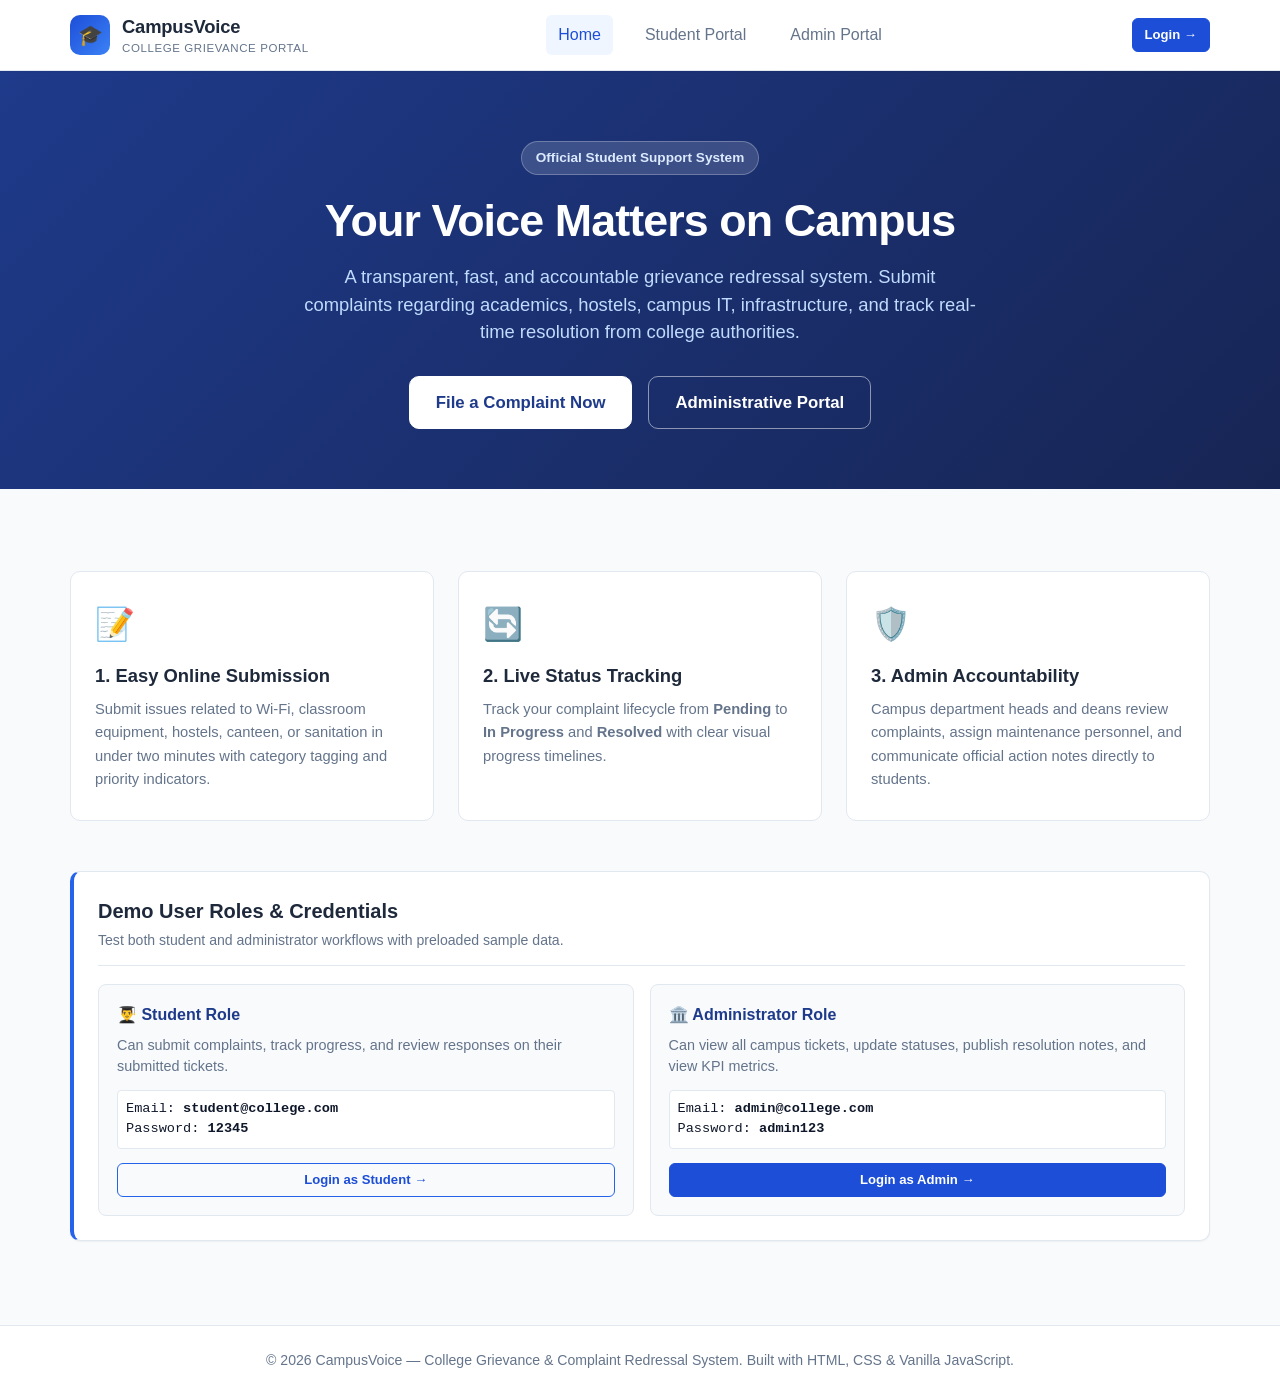
==== index.html @ 60308563 "Initial Project Setup" ====
<!DOCTYPE html>
<html lang="en">
<head>
  <meta charset="UTF-8">
  <meta name="viewport" content="width=device-width, initial-scale=1.0">
  <title>College Grievance Redressal & Complaint Portal</title>
  <link rel="stylesheet" href="css/style.css">
</head>
<body>

  <!-- Top Navigation -->
  <nav class="navbar">
    <div class="nav-container">
      <a href="index.html" class="brand">
        <div class="brand-logo">🎓</div>
        <div>
          <span class="brand-text">CampusVoice</span>
          <span class="brand-tagline">College Grievance Portal</span>
        </div>
      </a>

      <div class="nav-menu" id="nav-links">
        <a href="index.html" class="nav-link active">Home</a>
        <a href="dashboard.html" class="nav-link">Student Portal</a>
        <a href="admin.html" class="nav-link">Admin Portal</a>
      </div>

      <div class="nav-actions">
        <a href="login.html" class="btn btn-primary btn-sm">Login &rarr;</a>
        <button class="menu-toggle" id="menu-toggle" aria-label="Toggle navigation">☰</button>
      </div>
    </div>
  </nav>

  <!-- Hero Section -->
  <header class="hero">
    <div class="container">
      <span class="hero-tag">Official Student Support System</span>
      <h1 class="hero-title">Your Voice Matters on Campus</h1>
      <p class="hero-subtitle">
        A transparent, fast, and accountable grievance redressal system. Submit complaints regarding academics, hostels, campus IT, infrastructure, and track real-time resolution from college authorities.
      </p>
      <div class="hero-cta">
        <a href="login.html" class="btn btn-primary btn-lg" style="background-color: #ffffff; color: var(--primary-800); border-color: #ffffff;">
          File a Complaint Now
        </a>
        <a href="login.html" class="btn btn-outline btn-lg" style="color: #ffffff; border-color: rgba(255,255,255,0.5);">
          Administrative Portal
        </a>
      </div>
    </div>
  </header>

  <!-- Main Information & Features -->
  <main class="main-content">
    <div class="container">

      <!-- How it Works / Core Pillars -->
      <div class="features-grid">
        <div class="feature-box">
          <div class="feature-icon">📝</div>
          <h3 class="feature-title">1. Easy Online Submission</h3>
          <p class="feature-text">
            Submit issues related to Wi-Fi, classroom equipment, hostels, canteen, or sanitation in under two minutes with category tagging and priority indicators.
          </p>
        </div>

        <div class="feature-box">
          <div class="feature-icon">🔄</div>
          <h3 class="feature-title">2. Live Status Tracking</h3>
          <p class="feature-text">
            Track your complaint lifecycle from <strong>Pending</strong> to <strong>In Progress</strong> and <strong>Resolved</strong> with clear visual progress timelines.
          </p>
        </div>

        <div class="feature-box">
          <div class="feature-icon">🛡️</div>
          <h3 class="feature-title">3. Admin Accountability</h3>
          <p class="feature-text">
            Campus department heads and deans review complaints, assign maintenance personnel, and communicate official action notes directly to students.
          </p>
        </div>
      </div>

      <!-- Quick Role Access Cards -->
      <div class="card" style="border-left: 4px solid var(--primary-600); margin-top: 40px;">
        <div class="card-header">
          <div>
            <h2 class="card-title">Demo User Roles &amp; Credentials</h2>
            <p class="card-subtitle">Test both student and administrator workflows with preloaded sample data.</p>
          </div>
        </div>
        <div class="form-row" style="margin-top: 10px;">
          <div style="background: #f8fafc; padding: 18px; border-radius: 8px; border: 1px solid var(--border-color);">
            <h4 style="color: var(--primary-800); margin-bottom: 8px;">👨‍🎓 Student Role</h4>
            <p style="font-size: 0.9rem; color: var(--text-muted); margin-bottom: 12px;">
              Can submit complaints, track progress, and review responses on their submitted tickets.
            </p>
            <div style="font-size: 0.85rem; font-family: monospace; background: #ffffff; padding: 8px; border-radius: 4px; border: 1px solid var(--border-color); margin-bottom: 14px;">
              Email: <strong>student@college.com</strong><br>
              Password: <strong>12345</strong>
            </div>
            <a href="login.html" class="btn btn-sm btn-outline btn-block">Login as Student &rarr;</a>
          </div>

          <div style="background: #f8fafc; padding: 18px; border-radius: 8px; border: 1px solid var(--border-color);">
            <h4 style="color: var(--primary-800); margin-bottom: 8px;">🏛️ Administrator Role</h4>
            <p style="font-size: 0.9rem; color: var(--text-muted); margin-bottom: 12px;">
              Can view all campus tickets, update statuses, publish resolution notes, and view KPI metrics.
            </p>
            <div style="font-size: 0.85rem; font-family: monospace; background: #ffffff; padding: 8px; border-radius: 4px; border: 1px solid var(--border-color); margin-bottom: 14px;">
              Email: <strong>admin@college.com</strong><br>
              Password: <strong>admin123</strong>
            </div>
            <a href="login.html" class="btn btn-sm btn-primary btn-block">Login as Admin &rarr;</a>
          </div>
        </div>
      </div>

    </div>
  </main>

  <!-- Footer -->
  <footer class="footer">
    <div class="container">
      <p>&copy; 2026 CampusVoice — College Grievance & Complaint Redressal System. Built with HTML, CSS &amp; Vanilla JavaScript.</p>
    </div>
  </footer>

  <script src="js/data.js"></script>
  <script src="js/main.js"></script>
</body>
</html>
---- css/style.css ----
/* ==========================================================================
   COLLEGE COMPLAINT MANAGEMENT SYSTEM - UNIFIED STYLESHEET
   A clean, professional blue-and-white college aesthetic.
   Fully responsive across Desktop, Tablet, and Mobile.
   ========================================================================== */

:root {
  /* Primary College Palette */
  --primary-900: #1e293b;
  --primary-800: #1e3a8a;
  --primary-700: #1d4ed8;
  --primary-600: #2563eb;
  --primary-500: #3b82f6;
  --primary-100: #dbeafe;
  --primary-50: #eff6ff;

  /* Neutral Backgrounds & Grays */
  --bg-main: #f8fafc;
  --bg-card: #ffffff;
  --border-color: #e2e8f0;
  --border-focus: #3b82f6;
  --text-main: #0f172a;
  --text-muted: #64748b;
  --text-light: #94a3b8;

  /* Status Colors */
  --status-pending-bg: #fef3c7;
  --status-pending-text: #b45309;
  --status-pending-border: #fde68a;

  --status-progress-bg: #dbeafe;
  --status-progress-text: #1d4ed8;
  --status-progress-border: #bfdbfe;

  --status-resolved-bg: #d1fae5;
  --status-resolved-text: #047857;
  --status-resolved-border: #a7f3d0;

  --status-rejected-bg: #fee2e2;
  --status-rejected-text: #b91c1c;
  --status-rejected-border: #fecaca;

  /* Priority Colors */
  --priority-urgent: #ef4444;
  --priority-high: #f97316;
  --priority-medium: #eab308;
  --priority-low: #64748b;

  /* Typography & Layout */
  --font-family: -apple-system, BlinkMacSystemFont, 'Segoe UI', Roboto, Helvetica, Arial, sans-serif;
  --radius-sm: 6px;
  --radius-md: 10px;
  --radius-lg: 14px;
  --shadow-sm: 0 1px 2px 0 rgba(0, 0, 0, 0.05);
  --shadow-md: 0 4px 6px -1px rgba(0, 0, 0, 0.07), 0 2px 4px -2px rgba(0, 0, 0, 0.05);
  --shadow-lg: 0 10px 15px -3px rgba(0, 0, 0, 0.08), 0 4px 6px -4px rgba(0, 0, 0, 0.03);
  --transition: all 0.2s ease-in-out;
}

/* ---------------- Global Reset & Base ---------------- */
* {
  box-sizing: border-box;
  margin: 0;
  padding: 0;
}

html, body {
  min-height: 100vh;
  font-family: var(--font-family);
  background-color: var(--bg-main);
  color: var(--text-main);
  line-height: 1.5;
  -webkit-font-smoothing: antialiased;
}

a {
  color: var(--primary-600);
  text-decoration: none;
  transition: var(--transition);
}

a:hover {
  color: var(--primary-800);
  text-decoration: underline;
}

/* ---------------- Layout & Containers ---------------- */
.container {
  width: 100%;
  max-width: 1180px;
  margin: 0 auto;
  padding: 0 20px;
}

.main-content {
  padding: 32px 0 60px 0;
  min-height: calc(100vh - 140px);
}

/* ---------------- Navigation Bar ---------------- */
.navbar {
  background-color: #ffffff;
  border-bottom: 1px solid var(--border-color);
  position: sticky;
  top: 0;
  z-index: 1000;
  box-shadow: var(--shadow-sm);
}

.nav-container {
  display: flex;
  align-items: center;
  justify-content: space-between;
  height: 70px;
  max-width: 1180px;
  margin: 0 auto;
  padding: 0 20px;
}

.brand {
  display: flex;
  align-items: center;
  gap: 12px;
  text-decoration: none;
  color: var(--primary-800);
}

.brand-logo {
  width: 40px;
  height: 40px;
  background: linear-gradient(135deg, var(--primary-700), var(--primary-500));
  color: #ffffff;
  border-radius: var(--radius-md);
  display: flex;
  align-items: center;
  justify-content: center;
  font-size: 20px;
  font-weight: bold;
}

.brand-text {
  font-size: 1.15rem;
  font-weight: 700;
  letter-spacing: -0.01em;
  color: var(--primary-900);
}

.brand-tagline {
  display: block;
  font-size: 0.72rem;
  color: var(--text-muted);
  font-weight: normal;
  text-transform: uppercase;
  letter-spacing: 0.05em;
}

.nav-menu {
  display: flex;
  align-items: center;
  gap: 20px;
}

.nav-link {
  text-decoration: none;
  font-weight: 500;
  color: var(--text-muted);
  padding: 8px 12px;
  border-radius: var(--radius-sm);
  transition: var(--transition);
}

.nav-link:hover, .nav-link.active {
  color: var(--primary-700);
  background-color: var(--primary-50);
  text-decoration: none;
}

.nav-actions {
  display: flex;
  align-items: center;
  gap: 12px;
}

.nav-user-info {
  display: flex;
  align-items: center;
  gap: 8px;
  font-size: 0.88rem;
  color: var(--text-muted);
}

.menu-toggle {
  display: none;
  background: none;
  border: 1px solid var(--border-color);
  border-radius: var(--radius-sm);
  padding: 8px 12px;
  cursor: pointer;
  font-size: 18px;
  color: var(--text-main);
}

/* ---------------- Buttons ---------------- */
.btn {
  display: inline-flex;
  align-items: center;
  justify-content: center;
  gap: 8px;
  font-size: 0.92rem;
  font-weight: 600;
  padding: 10px 18px;
  border-radius: var(--radius-sm);
  border: 1px solid transparent;
  cursor: pointer;
  transition: var(--transition);
  text-decoration: none;
  white-space: nowrap;
}

.btn:hover {
  text-decoration: none;
}

.btn-primary {
  background-color: var(--primary-700);
  color: #ffffff;
  border-color: var(--primary-700);
}

.btn-primary:hover {
  background-color: var(--primary-800);
  border-color: var(--primary-800);
  color: #ffffff;
}

.btn-secondary {
  background-color: #f1f5f9;
  color: var(--text-main);
  border-color: var(--border-color);
}

.btn-secondary:hover {
  background-color: #e2e8f0;
  color: var(--text-main);
}

.btn-outline {
  background-color: transparent;
  color: var(--primary-700);
  border-color: var(--primary-600);
}

.btn-outline:hover {
  background-color: var(--primary-50);
  color: var(--primary-800);
}

.btn-danger {
  background-color: #dc2626;
  color: #ffffff;
  border-color: #dc2626;
}

.btn-danger:hover {
  background-color: #b91c1c;
}

.btn-sm {
  padding: 6px 12px;
  font-size: 0.82rem;
  border-radius: var(--radius-sm);
}

.btn-lg {
  padding: 13px 26px;
  font-size: 1.05rem;
  border-radius: var(--radius-md);
}

.btn-block {
  width: 100%;
}

/* ---------------- Cards & Panels ---------------- */
.card {
  background-color: var(--bg-card);
  border-radius: var(--radius-md);
  border: 1px solid var(--border-color);
  box-shadow: var(--shadow-sm);
  padding: 24px;
  margin-bottom: 24px;
  transition: var(--transition);
}

.card:hover {
  box-shadow: var(--shadow-md);
}

.card-header {
  display: flex;
  align-items: center;
  justify-content: space-between;
  margin-bottom: 18px;
  border-bottom: 1px solid var(--border-color);
  padding-bottom: 14px;
}

.card-title {
  font-size: 1.25rem;
  font-weight: 700;
  color: var(--primary-900);
}

.card-subtitle {
  font-size: 0.88rem;
  color: var(--text-muted);
  margin-top: 4px;
}

/* ---------------- Stat Cards Grid ---------------- */
.stats-grid {
  display: grid;
  grid-template-columns: repeat(auto-fit, minmax(220px, 1fr));
  gap: 20px;
  margin-bottom: 30px;
}

.stat-card {
  background-color: var(--bg-card);
  border: 1px solid var(--border-color);
  border-radius: var(--radius-md);
  padding: 20px;
  display: flex;
  align-items: center;
  justify-content: space-between;
  box-shadow: var(--shadow-sm);
  transition: var(--transition);
}

.stat-card:hover {
  transform: translateY(-2px);
  box-shadow: var(--shadow-md);
}

.stat-info {
  display: flex;
  flex-direction: column;
}

.stat-label {
  font-size: 0.85rem;
  font-weight: 600;
  text-transform: uppercase;
  letter-spacing: 0.05em;
  color: var(--text-muted);
  margin-bottom: 6px;
}

.stat-value {
  font-size: 1.85rem;
  font-weight: 800;
  color: var(--primary-900);
  line-height: 1.1;
}

.stat-icon {
  width: 48px;
  height: 48px;
  border-radius: 12px;
  display: flex;
  align-items: center;
  justify-content: center;
  font-size: 22px;
}

.stat-icon.blue {
  background-color: var(--primary-100);
  color: var(--primary-700);
}

.stat-icon.orange {
  background-color: var(--status-pending-bg);
  color: var(--status-pending-text);
}

.stat-icon.green {
  background-color: var(--status-resolved-bg);
  color: var(--status-resolved-text);
}

.stat-icon.red {
  background-color: var(--status-rejected-bg);
  color: var(--status-rejected-text);
}

/* ---------------- Badges ---------------- */
.badge {
  display: inline-flex;
  align-items: center;
  gap: 5px;
  padding: 4px 10px;
  font-size: 0.78rem;
  font-weight: 700;
  border-radius: 9999px;
  text-transform: capitalize;
  border: 1px solid transparent;
}

.badge-pending {
  background-color: var(--status-pending-bg);
  color: var(--status-pending-text);
  border-color: var(--status-pending-border);
}

.badge-in-progress {
  background-color: var(--status-progress-bg);
  color: var(--status-progress-text);
  border-color: var(--status-progress-border);
}

.badge-resolved {
  background-color: var(--status-resolved-bg);
  color: var(--status-resolved-text);
  border-color: var(--status-resolved-border);
}

.badge-rejected {
  background-color: var(--status-rejected-bg);
  color: var(--status-rejected-text);
  border-color: var(--status-rejected-border);
}

.badge-student {
  background-color: #f1f5f9;
  color: #334155;
  border-color: #cbd5e1;
}

.badge-admin {
  background-color: #e0e7ff;
  color: #4338ca;
  border-color: #c7d2fe;
}

/* Priority Indicator */
.priority-badge {
  display: inline-block;
  padding: 3px 8px;
  font-size: 0.75rem;
  font-weight: 600;
  border-radius: var(--radius-sm);
}

.priority-urgent {
  background-color: #fee2e2;
  color: #991b1b;
  border-left: 3px solid #dc2626;
}

.priority-high {
  background-color: #ffedd5;
  color: #9a3412;
  border-left: 3px solid #ea580c;
}

.priority-medium {
  background-color: #fef9c3;
  color: #854d0e;
  border-left: 3px solid #ca8a04;
}

.priority-low {
  background-color: #f1f5f9;
  color: #475569;
  border-left: 3px solid #94a3b8;
}

/* ---------------- Form Controls ---------------- */
.form-group {
  margin-bottom: 20px;
}

.form-label {
  display: block;
  font-size: 0.9rem;
  font-weight: 600;
  color: var(--text-main);
  margin-bottom: 6px;
}

.form-label .required {
  color: #dc2626;
}

.form-control {
  width: 100%;
  padding: 10px 14px;
  font-size: 0.95rem;
  border: 1px solid var(--border-color);
  border-radius: var(--radius-sm);
  background-color: #ffffff;
  color: var(--text-main);
  transition: var(--transition);
  font-family: inherit;
}

.form-control:focus {
  outline: none;
  border-color: var(--border-focus);
  box-shadow: 0 0 0 3px rgba(59, 130, 246, 0.18);
}

.form-control.input-error {
  border-color: #dc2626;
  background-color: #fffaf0;
}

.form-error {
  display: block;
  font-size: 0.8rem;
  color: #dc2626;
  margin-top: 5px;
  font-weight: 500;
}

.form-hint {
  font-size: 0.8rem;
  color: var(--text-muted);
  margin-top: 5px;
}

.form-row {
  display: grid;
  grid-template-columns: repeat(auto-fit, minmax(240px, 1fr));
  gap: 16px;
}

/* ---------------- Tables ---------------- */
.table-responsive {
  width: 100%;
  overflow-x: auto;
  border-radius: var(--radius-md);
  border: 1px solid var(--border-color);
  background: #ffffff;
}

.table {
  width: 100%;
  border-collapse: collapse;
  text-align: left;
  font-size: 0.92rem;
}

.table th {
  background-color: #f8fafc;
  padding: 12px 16px;
  font-weight: 600;
  color: var(--text-muted);
  text-transform: uppercase;
  font-size: 0.76rem;
  letter-spacing: 0.05em;
  border-bottom: 1px solid var(--border-color);
  white-space: nowrap;
}

.table td {
  padding: 14px 16px;
  border-bottom: 1px solid var(--border-color);
  color: var(--text-main);
  vertical-align: middle;
}

.table tr:last-child td {
  border-bottom: none;
}

.table tbody tr:hover {
  background-color: #fcfdfe;
}

.table-code {
  font-family: monospace;
  font-weight: bold;
  color: var(--primary-700);
}

/* ---------------- Filter & Search Bar ---------------- */
.filter-bar {
  display: flex;
  flex-wrap: wrap;
  gap: 12px;
  margin-bottom: 24px;
  align-items: center;
  background-color: #ffffff;
  padding: 16px;
  border-radius: var(--radius-md);
  border: 1px solid var(--border-color);
}

.search-input-group {
  flex: 1;
  min-width: 220px;
}

.filter-select {
  min-width: 150px;
  padding: 10px 12px;
  border: 1px solid var(--border-color);
  border-radius: var(--radius-sm);
  background-color: #ffffff;
  font-size: 0.9rem;
}

/* ---------------- Toast Notifications ---------------- */
.toast-container {
  position: fixed;
  bottom: 24px;
  right: 24px;
  z-index: 9999;
  display: flex;
  flex-direction: column;
  gap: 10px;
}

.toast {
  background-color: #1e293b;
  color: #ffffff;
  padding: 12px 20px;
  border-radius: var(--radius-sm);
  box-shadow: var(--shadow-lg);
  font-size: 0.9rem;
  transition: opacity 0.3s ease, transform 0.3s ease;
}

.toast-success {
  background-color: #065f46;
}

.toast-error {
  background-color: #991b1b;
}

.toast-info {
  background-color: #1e3a8a;
}

.toast-fade {
  opacity: 0;
  transform: translateY(10px);
}

/* ---------------- Empty State ---------------- */
.empty-state {
  text-align: center;
  padding: 48px 20px;
  color: var(--text-muted);
}

.empty-state-icon {
  font-size: 48px;
  margin-bottom: 12px;
}

.empty-state-title {
  font-size: 1.15rem;
  font-weight: 700;
  color: var(--text-main);
  margin-bottom: 6px;
}

/* ---------------- Modal ---------------- */
.modal-backdrop {
  display: none;
  position: fixed;
  top: 0;
  left: 0;
  width: 100%;
  height: 100%;
  background-color: rgba(15, 23, 42, 0.6);
  backdrop-filter: blur(2px);
  z-index: 2000;
  align-items: center;
  justify-content: center;
  padding: 20px;
}

.modal-backdrop.active {
  display: flex;
}

.modal {
  background-color: #ffffff;
  border-radius: var(--radius-lg);
  max-width: 540px;
  width: 100%;
  box-shadow: var(--shadow-lg);
  overflow: hidden;
  animation: modalPop 0.2s ease-out;
}

@keyframes modalPop {
  from {
    transform: scale(0.95);
    opacity: 0;
  }
  to {
    transform: scale(1);
    opacity: 1;
  }
}

.modal-header {
  padding: 18px 24px;
  border-bottom: 1px solid var(--border-color);
  display: flex;
  align-items: center;
  justify-content: space-between;
}

.modal-title {
  font-size: 1.2rem;
  font-weight: 700;
  color: var(--primary-900);
}

.modal-close {
  background: none;
  border: none;
  font-size: 20px;
  color: var(--text-muted);
  cursor: pointer;
  padding: 4px;
}

.modal-body {
  padding: 24px;
}

.modal-footer {
  padding: 16px 24px;
  background-color: #f8fafc;
  border-top: 1px solid var(--border-color);
  display: flex;
  justify-content: flex-end;
  gap: 12px;
}

/* ---------------- Hero Section (Index) ---------------- */
.hero {
  background: linear-gradient(135deg, #1e3a8a 0%, #172554 100%);
  color: #ffffff;
  padding: 70px 0 60px 0;
  text-align: center;
}

.hero-tag {
  display: inline-block;
  background: rgba(255, 255, 255, 0.15);
  border: 1px solid rgba(255, 255, 255, 0.25);
  color: #dbeafe;
  font-size: 0.85rem;
  font-weight: 600;
  padding: 6px 14px;
  border-radius: 999px;
  margin-bottom: 20px;
}

.hero-title {
  font-size: 2.8rem;
  font-weight: 800;
  line-height: 1.15;
  margin-bottom: 16px;
  letter-spacing: -0.02em;
}

.hero-subtitle {
  font-size: 1.15rem;
  color: #bfdbfe;
  max-width: 680px;
  margin: 0 auto 30px auto;
  font-weight: 400;
}

.hero-cta {
  display: flex;
  justify-content: center;
  gap: 16px;
  flex-wrap: wrap;
}

/* Features Grid */
.features-grid {
  display: grid;
  grid-template-columns: repeat(auto-fit, minmax(260px, 1fr));
  gap: 24px;
  margin: 50px 0;
}

.feature-box {
  background: #ffffff;
  border: 1px solid var(--border-color);
  border-radius: var(--radius-md);
  padding: 28px 24px;
  text-align: left;
  transition: var(--transition);
}

.feature-box:hover {
  transform: translateY(-4px);
  box-shadow: var(--shadow-md);
  border-color: var(--primary-500);
}

.feature-icon {
  font-size: 32px;
  margin-bottom: 14px;
}

.feature-title {
  font-size: 1.15rem;
  font-weight: 700;
  margin-bottom: 8px;
  color: var(--primary-900);
}

.feature-text {
  font-size: 0.92rem;
  color: var(--text-muted);
  line-height: 1.6;
}

/* ---------------- Timeline (Complaint Details) ---------------- */
.timeline {
  position: relative;
  padding-left: 28px;
  margin-top: 20px;
}

.timeline::before {
  content: '';
  position: absolute;
  left: 8px;
  top: 6px;
  bottom: 6px;
  width: 2px;
  background-color: var(--border-color);
}

.timeline-step {
  position: relative;
  margin-bottom: 24px;
}

.timeline-step:last-child {
  margin-bottom: 0;
}

.timeline-dot {
  position: absolute;
  left: -28px;
  top: 3px;
  width: 18px;
  height: 18px;
  border-radius: 50%;
  background-color: #ffffff;
  border: 3px solid var(--border-color);
}

.timeline-step.completed .timeline-dot {
  background-color: var(--primary-600);
  border-color: var(--primary-100);
}

.timeline-step.active .timeline-dot {
  background-color: #f59e0b;
  border-color: #fde68a;
  box-shadow: 0 0 0 3px rgba(245, 158, 11, 0.2);
}

.timeline-step.resolved .timeline-dot {
  background-color: #10b981;
  border-color: #a7f3d0;
  box-shadow: 0 0 0 3px rgba(16, 185, 129, 0.2);
}

.timeline-step.rejected .timeline-dot {
  background-color: #ef4444;
  border-color: #fecaca;
}

.timeline-title {
  font-weight: 700;
  font-size: 0.95rem;
  color: var(--text-main);
}

.timeline-date {
  font-size: 0.8rem;
  color: var(--text-muted);
}

.timeline-desc {
  margin-top: 4px;
  font-size: 0.88rem;
  color: var(--text-muted);
}

/* ---------------- Footer ---------------- */
.footer {
  background-color: #ffffff;
  border-top: 1px solid var(--border-color);
  padding: 24px 0;
  text-align: center;
  color: var(--text-muted);
  font-size: 0.88rem;
  margin-top: auto;
}

/* ---------------- Responsive Styles ---------------- */
@media (max-width: 768px) {
  .hero-title {
    font-size: 2.1rem;
  }

  .nav-menu {
    display: none;
    position: absolute;
    top: 70px;
    left: 0;
    width: 100%;
    background-color: #ffffff;
    flex-direction: column;
    padding: 16px 20px;
    border-bottom: 1px solid var(--border-color);
    box-shadow: var(--shadow-md);
  }

  .nav-menu.nav-open {
    display: flex;
  }

  .menu-toggle {
    display: block;
  }

  .filter-bar {
    flex-direction: column;
    align-items: stretch;
  }

  .search-input-group {
    min-width: 100%;
  }

  .filter-select {
    width: 100%;
  }

  .card-header {
    flex-direction: column;
    align-items: flex-start;
    gap: 10px;
  }
}
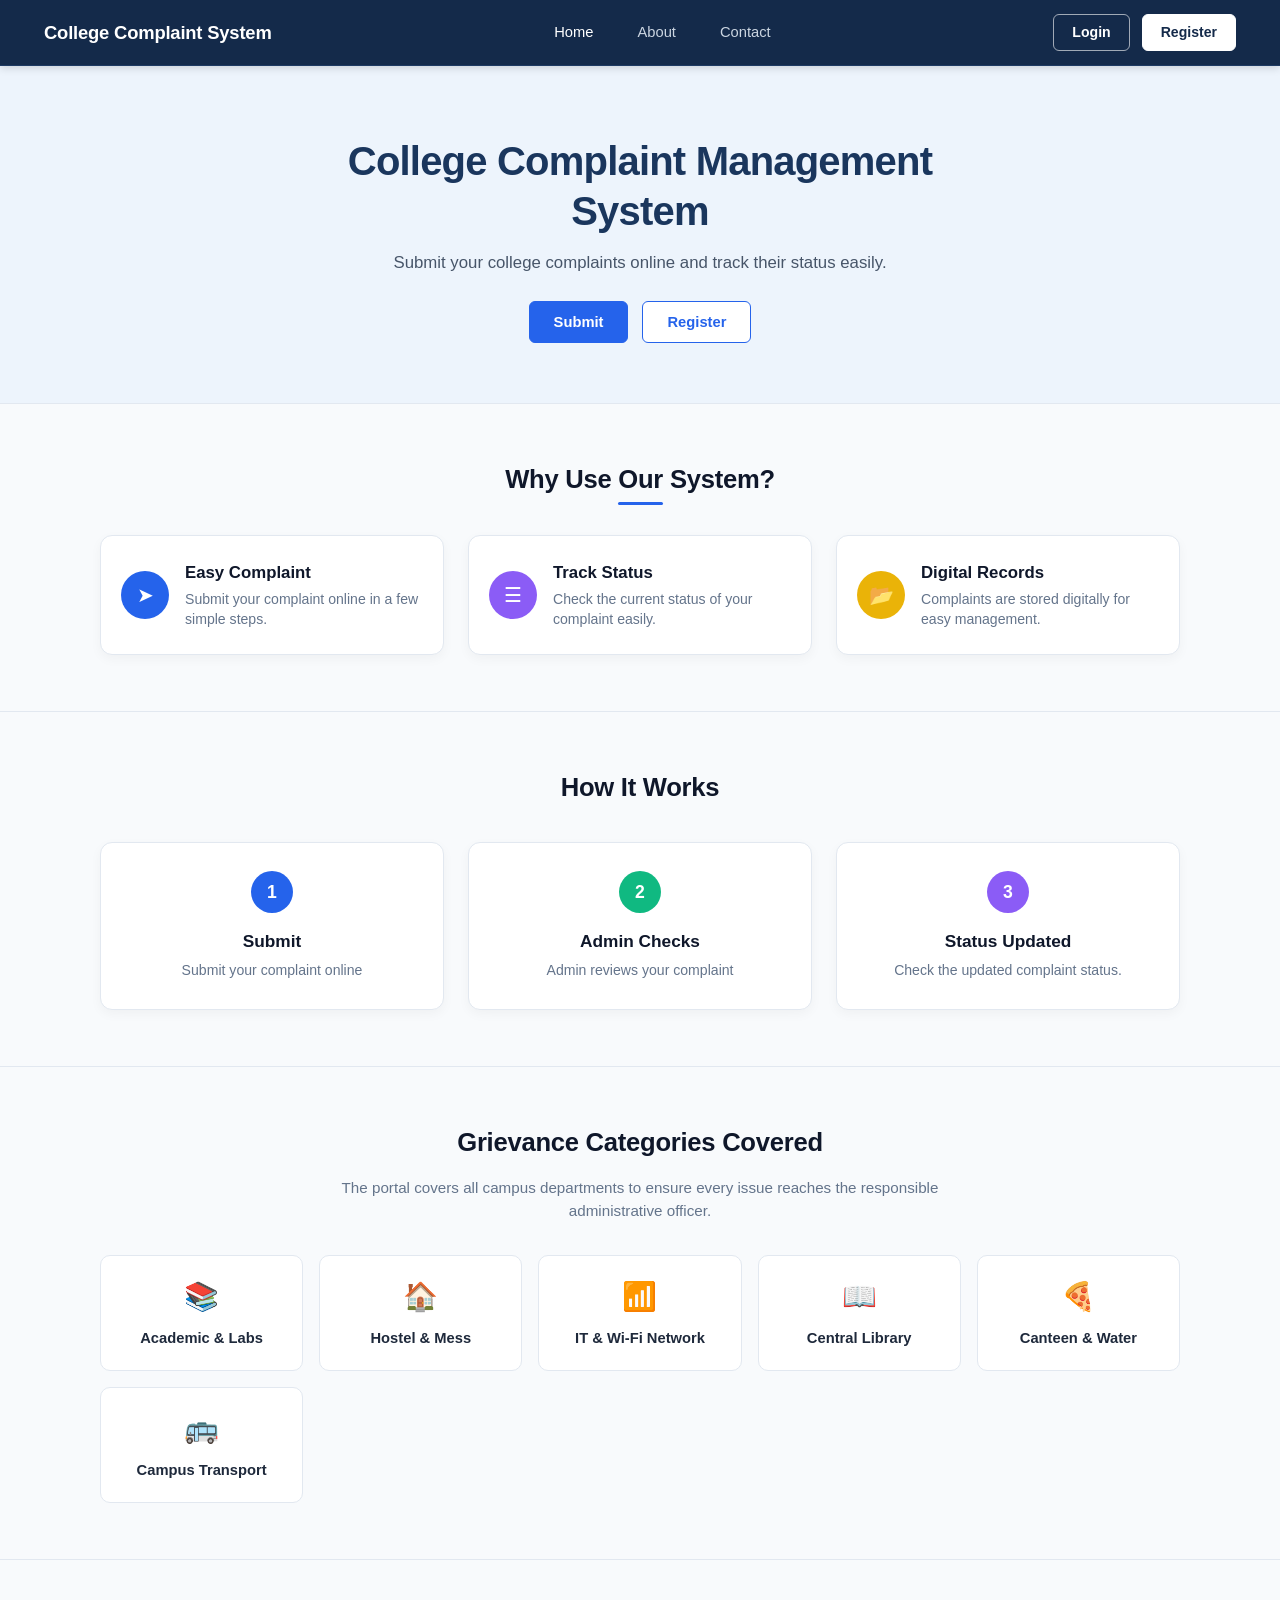
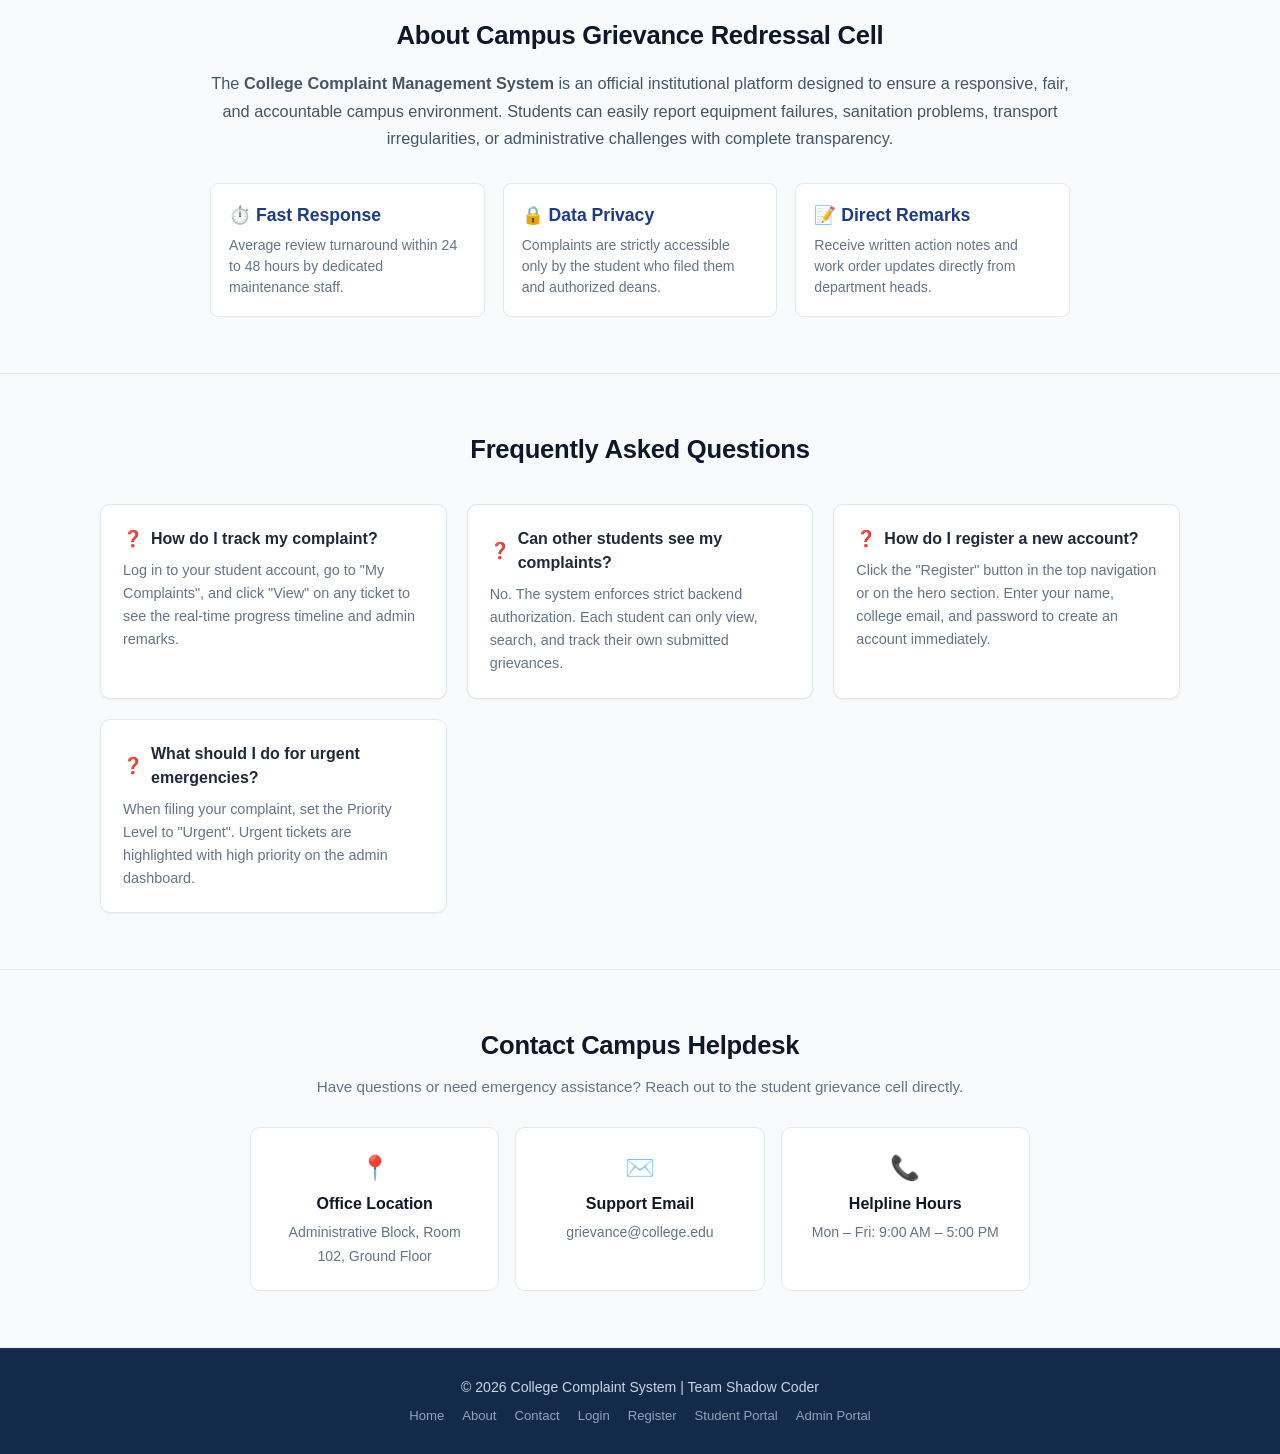
==== commit e3f6c25d: "feat: upgrade to full-stack Flask and MySQL backend with responsive UI" ====
--- a/index.html
+++ b/index.html
@@ -3,127 +3,275 @@
 <head>
   <meta charset="UTF-8">
   <meta name="viewport" content="width=device-width, initial-scale=1.0">
-  <title>College Grievance Redressal & Complaint Portal</title>
+  <title>College Complaint System</title>
   <link rel="stylesheet" href="css/style.css">
 </head>
 <body>
 
-  <!-- Top Navigation -->
-  <nav class="navbar">
+  <!-- Top Dark Blue Navigation Bar (Matching Screenshot) -->
+  <nav class="landing-navbar">
     <div class="nav-container">
-      <a href="index.html" class="brand">
-        <div class="brand-logo">🎓</div>
-        <div>
-          <span class="brand-text">CampusVoice</span>
-          <span class="brand-tagline">College Grievance Portal</span>
-        </div>
+      <a href="index.html" class="landing-brand">
+        College Complaint System
       </a>
 
-      <div class="nav-menu" id="nav-links">
-        <a href="index.html" class="nav-link active">Home</a>
-        <a href="dashboard.html" class="nav-link">Student Portal</a>
-        <a href="admin.html" class="nav-link">Admin Portal</a>
-      </div>
-
-      <div class="nav-actions">
-        <a href="login.html" class="btn btn-primary btn-sm">Login &rarr;</a>
-        <button class="menu-toggle" id="menu-toggle" aria-label="Toggle navigation">☰</button>
+      <div class="landing-nav-menu">
+        <a href="index.html" class="landing-nav-link active">Home</a>
+        <a href="#about" class="landing-nav-link">About</a>
+        <a href="#contact" class="landing-nav-link">Contact</a>
+      </div>
+
+      <div class="landing-nav-actions">
+        <a href="login.html" class="btn-nav-login">Login</a>
+        <a href="login.html?tab=register" class="btn-nav-register">Register</a>
       </div>
     </div>
   </nav>
 
-  <!-- Hero Section -->
-  <header class="hero">
-    <div class="container">
-      <span class="hero-tag">Official Student Support System</span>
-      <h1 class="hero-title">Your Voice Matters on Campus</h1>
-      <p class="hero-subtitle">
-        A transparent, fast, and accountable grievance redressal system. Submit complaints regarding academics, hostels, campus IT, infrastructure, and track real-time resolution from college authorities.
+  <!-- Hero Section (Matching Screenshot) -->
+  <header class="landing-hero">
+    <div class="container">
+      <h1 class="landing-hero-title">
+        College Complaint Management<br>System
+      </h1>
+      <p class="landing-hero-subtitle">
+        Submit your college complaints online and track their status easily.
       </p>
-      <div class="hero-cta">
-        <a href="login.html" class="btn btn-primary btn-lg" style="background-color: #ffffff; color: var(--primary-800); border-color: #ffffff;">
-          File a Complaint Now
+      <div class="landing-hero-actions">
+        <a href="submit.html" class="btn-landing-submit">
+          Submit
         </a>
-        <a href="login.html" class="btn btn-outline btn-lg" style="color: #ffffff; border-color: rgba(255,255,255,0.5);">
-          Administrative Portal
+        <a href="login.html?tab=register" class="btn-landing-register">
+          Register
         </a>
       </div>
     </div>
   </header>
 
-  <!-- Main Information & Features -->
-  <main class="main-content">
-    <div class="container">
-
-      <!-- How it Works / Core Pillars -->
-      <div class="features-grid">
-        <div class="feature-box">
-          <div class="feature-icon">📝</div>
-          <h3 class="feature-title">1. Easy Online Submission</h3>
-          <p class="feature-text">
-            Submit issues related to Wi-Fi, classroom equipment, hostels, canteen, or sanitation in under two minutes with category tagging and priority indicators.
-          </p>
-        </div>
-
-        <div class="feature-box">
-          <div class="feature-icon">🔄</div>
-          <h3 class="feature-title">2. Live Status Tracking</h3>
-          <p class="feature-text">
-            Track your complaint lifecycle from <strong>Pending</strong> to <strong>In Progress</strong> and <strong>Resolved</strong> with clear visual progress timelines.
-          </p>
-        </div>
-
-        <div class="feature-box">
-          <div class="feature-icon">🛡️</div>
-          <h3 class="feature-title">3. Admin Accountability</h3>
-          <p class="feature-text">
-            Campus department heads and deans review complaints, assign maintenance personnel, and communicate official action notes directly to students.
-          </p>
-        </div>
-      </div>
-
-      <!-- Quick Role Access Cards -->
-      <div class="card" style="border-left: 4px solid var(--primary-600); margin-top: 40px;">
-        <div class="card-header">
-          <div>
-            <h2 class="card-title">Demo User Roles &amp; Credentials</h2>
-            <p class="card-subtitle">Test both student and administrator workflows with preloaded sample data.</p>
-          </div>
-        </div>
-        <div class="form-row" style="margin-top: 10px;">
-          <div style="background: #f8fafc; padding: 18px; border-radius: 8px; border: 1px solid var(--border-color);">
-            <h4 style="color: var(--primary-800); margin-bottom: 8px;">👨‍🎓 Student Role</h4>
-            <p style="font-size: 0.9rem; color: var(--text-muted); margin-bottom: 12px;">
-              Can submit complaints, track progress, and review responses on their submitted tickets.
-            </p>
-            <div style="font-size: 0.85rem; font-family: monospace; background: #ffffff; padding: 8px; border-radius: 4px; border: 1px solid var(--border-color); margin-bottom: 14px;">
-              Email: <strong>student@college.com</strong><br>
-              Password: <strong>12345</strong>
-            </div>
-            <a href="login.html" class="btn btn-sm btn-outline btn-block">Login as Student &rarr;</a>
-          </div>
-
-          <div style="background: #f8fafc; padding: 18px; border-radius: 8px; border: 1px solid var(--border-color);">
-            <h4 style="color: var(--primary-800); margin-bottom: 8px;">🏛️ Administrator Role</h4>
-            <p style="font-size: 0.9rem; color: var(--text-muted); margin-bottom: 12px;">
-              Can view all campus tickets, update statuses, publish resolution notes, and view KPI metrics.
-            </p>
-            <div style="font-size: 0.85rem; font-family: monospace; background: #ffffff; padding: 8px; border-radius: 4px; border: 1px solid var(--border-color); margin-bottom: 14px;">
-              Email: <strong>admin@college.com</strong><br>
-              Password: <strong>admin123</strong>
-            </div>
-            <a href="login.html" class="btn btn-sm btn-primary btn-block">Login as Admin &rarr;</a>
-          </div>
-        </div>
-      </div>
-
-    </div>
-  </main>
-
-  <!-- Footer -->
-  <footer class="footer">
-    <div class="container">
-      <p>&copy; 2026 CampusVoice — College Grievance & Complaint Redressal System. Built with HTML, CSS &amp; Vanilla JavaScript.</p>
+  <!-- Section: Why Use Our System? (Matching Screenshot) -->
+  <section class="landing-section">
+    <div class="container">
+      <h2 class="landing-section-title">
+        Why Use <span class="accent-underline">Our</span> System?
+      </h2>
+
+      <div class="why-grid">
+        <!-- Card 1: Easy Complaint -->
+        <div class="why-card">
+          <div class="why-icon blue">
+            <span>&#10148;</span>
+          </div>
+          <div class="why-content">
+            <h4>Easy Complaint</h4>
+            <p>Submit your complaint online in a few simple steps.</p>
+          </div>
+        </div>
+
+        <!-- Card 2: Track Status -->
+        <div class="why-card">
+          <div class="why-icon purple">
+            <span>&#9776;</span>
+          </div>
+          <div class="why-content">
+            <h4>Track Status</h4>
+            <p>Check the current status of your complaint easily.</p>
+          </div>
+        </div>
+
+        <!-- Card 3: Digital Records -->
+        <div class="why-card">
+          <div class="why-icon gold">
+            <span>&#128194;</span>
+          </div>
+          <div class="why-content">
+            <h4>Digital Records</h4>
+            <p>Complaints are stored digitally for easy management.</p>
+          </div>
+        </div>
+      </div>
+    </div>
+  </section>
+
+  <!-- Section: How It Works (Matching Screenshot) -->
+  <section class="landing-section landing-section-alt">
+    <div class="container">
+      <h2 class="landing-section-title">
+        How It Works
+      </h2>
+
+      <div class="steps-grid">
+        <!-- Step 1 -->
+        <div class="step-card">
+          <div class="step-badge blue">1</div>
+          <h4>Submit</h4>
+          <p>Submit your complaint online</p>
+        </div>
+
+        <!-- Step 2 -->
+        <div class="step-card">
+          <div class="step-badge green">2</div>
+          <h4>Admin Checks</h4>
+          <p>Admin reviews your complaint</p>
+        </div>
+
+        <!-- Step 3 -->
+        <div class="step-card">
+          <div class="step-badge purple">3</div>
+          <h4>Status Updated</h4>
+          <p>Check the updated complaint status.</p>
+        </div>
+      </div>
+    </div>
+  </section>
+
+  <!-- Extended Section: Covered Categories -->
+  <section class="landing-section">
+    <div class="container">
+      <h2 class="landing-section-title">
+        Grievance Categories Covered
+      </h2>
+      <p style="text-align: center; color: var(--text-muted); max-width: 620px; margin: -20px auto 32px auto; font-size: 0.95rem;">
+        The portal covers all campus departments to ensure every issue reaches the responsible administrative officer.
+      </p>
+
+      <div class="categories-grid">
+        <div class="category-tile">
+          <span class="category-icon">&#128218;</span>
+          <span class="category-name">Academic &amp; Labs</span>
+        </div>
+        <div class="category-tile">
+          <span class="category-icon">&#127968;</span>
+          <span class="category-name">Hostel &amp; Mess</span>
+        </div>
+        <div class="category-tile">
+          <span class="category-icon">&#128246;</span>
+          <span class="category-name">IT &amp; Wi-Fi Network</span>
+        </div>
+        <div class="category-tile">
+          <span class="category-icon">&#128214;</span>
+          <span class="category-name">Central Library</span>
+        </div>
+        <div class="category-tile">
+          <span class="category-icon">&#127829;</span>
+          <span class="category-name">Canteen &amp; Water</span>
+        </div>
+        <div class="category-tile">
+          <span class="category-icon">&#128652;</span>
+          <span class="category-name">Campus Transport</span>
+        </div>
+      </div>
+    </div>
+  </section>
+
+  <!-- Extended Section: About (id="about") -->
+  <section id="about" class="landing-section landing-section-alt">
+    <div class="container">
+      <div style="max-width: 860px; margin: 0 auto; text-align: center;">
+        <h2 class="landing-section-title" style="margin-bottom: 16px;">
+          About Campus Grievance Redressal Cell
+        </h2>
+        <p style="font-size: 1.02rem; color: #475569; line-height: 1.7; margin-bottom: 30px;">
+          The <strong>College Complaint Management System</strong> is an official institutional platform designed to ensure a responsive, fair, and accountable campus environment. Students can easily report equipment failures, sanitation problems, transport irregularities, or administrative challenges with complete transparency.
+        </p>
+
+        <div style="display: grid; grid-template-columns: repeat(auto-fit, minmax(220px, 1fr)); gap: 18px; text-align: left;">
+          <div style="background: #ffffff; padding: 18px; border-radius: 8px; border: 1px solid #e2e8f0;">
+            <div style="font-size: 1.1rem; font-weight: 700; color: #1e3a8a; margin-bottom: 6px;">⏱️ Fast Response</div>
+            <p style="font-size: 0.88rem; color: #64748b; margin: 0;">Average review turnaround within 24 to 48 hours by dedicated maintenance staff.</p>
+          </div>
+
+          <div style="background: #ffffff; padding: 18px; border-radius: 8px; border: 1px solid #e2e8f0;">
+            <div style="font-size: 1.1rem; font-weight: 700; color: #1e3a8a; margin-bottom: 6px;">🔒 Data Privacy</div>
+            <p style="font-size: 0.88rem; color: #64748b; margin: 0;">Complaints are strictly accessible only by the student who filed them and authorized deans.</p>
+          </div>
+
+          <div style="background: #ffffff; padding: 18px; border-radius: 8px; border: 1px solid #e2e8f0;">
+            <div style="font-size: 1.1rem; font-weight: 700; color: #1e3a8a; margin-bottom: 6px;">📝 Direct Remarks</div>
+            <p style="font-size: 0.88rem; color: #64748b; margin: 0;">Receive written action notes and work order updates directly from department heads.</p>
+          </div>
+        </div>
+      </div>
+    </div>
+  </section>
+
+  <!-- Extended Section: FAQ -->
+  <section class="landing-section">
+    <div class="container">
+      <h2 class="landing-section-title">
+        Frequently Asked Questions
+      </h2>
+
+      <div class="faq-grid">
+        <div class="faq-card">
+          <div class="faq-q"><span>❓</span> How do I track my complaint?</div>
+          <div class="faq-a">Log in to your student account, go to "My Complaints", and click "View" on any ticket to see the real-time progress timeline and admin remarks.</div>
+        </div>
+
+        <div class="faq-card">
+          <div class="faq-q"><span>❓</span> Can other students see my complaints?</div>
+          <div class="faq-a">No. The system enforces strict backend authorization. Each student can only view, search, and track their own submitted grievances.</div>
+        </div>
+
+        <div class="faq-card">
+          <div class="faq-q"><span>❓</span> How do I register a new account?</div>
+          <div class="faq-a">Click the "Register" button in the top navigation or on the hero section. Enter your name, college email, and password to create an account immediately.</div>
+        </div>
+
+        <div class="faq-card">
+          <div class="faq-q"><span>❓</span> What should I do for urgent emergencies?</div>
+          <div class="faq-a">When filing your complaint, set the Priority Level to "Urgent". Urgent tickets are highlighted with high priority on the admin dashboard.</div>
+        </div>
+      </div>
+    </div>
+  </section>
+
+  <!-- Extended Section: Contact & Helpdesk (id="contact") -->
+  <section id="contact" class="landing-section landing-section-alt">
+    <div class="container">
+      <div style="max-width: 780px; margin: 0 auto; text-align: center;">
+        <h2 class="landing-section-title" style="margin-bottom: 12px;">
+          Contact Campus Helpdesk
+        </h2>
+        <p style="color: var(--text-muted); margin-bottom: 28px; font-size: 0.95rem;">
+          Have questions or need emergency assistance? Reach out to the student grievance cell directly.
+        </p>
+
+        <div style="display: grid; grid-template-columns: repeat(auto-fit, minmax(220px, 1fr)); gap: 16px; text-align: center;">
+          <div style="background: #ffffff; padding: 22px; border-radius: 10px; border: 1px solid #e2e8f0;">
+            <div style="font-size: 24px; margin-bottom: 6px;">📍</div>
+            <strong style="color: #0f172a; display: block; margin-bottom: 4px;">Office Location</strong>
+            <span style="font-size: 0.88rem; color: #64748b;">Administrative Block, Room 102, Ground Floor</span>
+          </div>
+
+          <div style="background: #ffffff; padding: 22px; border-radius: 10px; border: 1px solid #e2e8f0;">
+            <div style="font-size: 24px; margin-bottom: 6px;">✉️</div>
+            <strong style="color: #0f172a; display: block; margin-bottom: 4px;">Support Email</strong>
+            <span style="font-size: 0.88rem; color: #64748b;">grievance@college.edu</span>
+          </div>
+
+          <div style="background: #ffffff; padding: 22px; border-radius: 10px; border: 1px solid #e2e8f0;">
+            <div style="font-size: 24px; margin-bottom: 6px;">📞</div>
+            <strong style="color: #0f172a; display: block; margin-bottom: 4px;">Helpline Hours</strong>
+            <span style="font-size: 0.88rem; color: #64748b;">Mon &ndash; Fri: 9:00 AM &ndash; 5:00 PM</span>
+          </div>
+        </div>
+      </div>
+    </div>
+  </section>
+
+  <!-- Dark Footer (Matching Screenshot) -->
+  <footer class="landing-footer">
+    <div class="container">
+      <p>&copy; 2026 College Complaint System | Team Shadow Coder</p>
+      <div class="landing-footer-links">
+        <a href="index.html">Home</a>
+        <a href="#about">About</a>
+        <a href="#contact">Contact</a>
+        <a href="login.html">Login</a>
+        <a href="login.html?tab=register">Register</a>
+        <a href="dashboard.html">Student Portal</a>
+        <a href="admin.html">Admin Portal</a>
+      </div>
     </div>
   </footer>
 
--- a/css/style.css
+++ b/css/style.css
@@ -962,3 +962,451 @@
     gap: 10px;
   }
 }
+
+/* ==========================================================================
+   LANDING PAGE (HOME) CUSTOM STYLES — Matches screenshot design exactly
+   ========================================================================== */
+
+/* Dark Blue Landing Navbar */
+.landing-navbar {
+  background-color: #142a4a;
+  border-bottom: 1px solid #1e3a63;
+  position: sticky;
+  top: 0;
+  z-index: 1000;
+  box-shadow: 0 2px 8px rgba(0, 0, 0, 0.15);
+}
+
+.landing-navbar .nav-container {
+  display: flex;
+  align-items: center;
+  justify-content: space-between;
+  height: 65px;
+  max-width: 1240px;
+  margin: 0 auto;
+  padding: 0 24px;
+}
+
+.landing-brand {
+  font-size: 1.15rem;
+  font-weight: 700;
+  color: #ffffff;
+  text-decoration: none;
+  letter-spacing: -0.01em;
+}
+
+.landing-brand:hover {
+  color: #e2e8f0;
+  text-decoration: none;
+}
+
+.landing-nav-menu {
+  display: flex;
+  align-items: center;
+  gap: 24px;
+}
+
+.landing-nav-link {
+  color: #cbd5e1;
+  text-decoration: none;
+  font-size: 0.92rem;
+  font-weight: 500;
+  transition: var(--transition);
+  padding: 6px 10px;
+}
+
+.landing-nav-link:hover, .landing-nav-link.active {
+  color: #ffffff;
+  text-decoration: none;
+}
+
+.landing-nav-actions {
+  display: flex;
+  align-items: center;
+  gap: 12px;
+}
+
+.btn-nav-login {
+  background: transparent;
+  color: #ffffff;
+  border: 1px solid rgba(255, 255, 255, 0.6);
+  padding: 7px 18px;
+  font-size: 0.88rem;
+  font-weight: 600;
+  border-radius: 6px;
+  transition: var(--transition);
+  text-decoration: none;
+}
+
+.btn-nav-login:hover {
+  background: rgba(255, 255, 255, 0.15);
+  border-color: #ffffff;
+  color: #ffffff;
+  text-decoration: none;
+}
+
+.btn-nav-register {
+  background: #ffffff;
+  color: #142a4a;
+  border: 1px solid #ffffff;
+  padding: 7px 18px;
+  font-size: 0.88rem;
+  font-weight: 700;
+  border-radius: 6px;
+  transition: var(--transition);
+  text-decoration: none;
+}
+
+.btn-nav-register:hover {
+  background: #f1f5f9;
+  color: #0f172a;
+  text-decoration: none;
+}
+
+/* Light Soft Hero Section */
+.landing-hero {
+  background: #edf4fc;
+  padding: 70px 20px 60px 20px;
+  text-align: center;
+  border-bottom: 1px solid #e2e8f0;
+}
+
+.landing-hero-title {
+  font-size: 2.5rem;
+  font-weight: 800;
+  color: #1a365d;
+  line-height: 1.25;
+  margin-bottom: 14px;
+  letter-spacing: -0.02em;
+}
+
+.landing-hero-subtitle {
+  font-size: 1.05rem;
+  color: #475569;
+  max-width: 600px;
+  margin: 0 auto 26px auto;
+  line-height: 1.5;
+}
+
+.landing-hero-actions {
+  display: flex;
+  justify-content: center;
+  align-items: center;
+  gap: 14px;
+}
+
+.btn-landing-submit {
+  background-color: #2563eb;
+  color: #ffffff;
+  border: 1px solid #2563eb;
+  padding: 9px 24px;
+  font-size: 0.92rem;
+  font-weight: 600;
+  border-radius: 6px;
+  transition: var(--transition);
+  text-decoration: none;
+  display: inline-flex;
+  align-items: center;
+  justify-content: center;
+}
+
+.btn-landing-submit:hover {
+  background-color: #1d4ed8;
+  border-color: #1d4ed8;
+  color: #ffffff;
+  text-decoration: none;
+}
+
+.btn-landing-register {
+  background-color: #ffffff;
+  color: #2563eb;
+  border: 1px solid #2563eb;
+  padding: 9px 24px;
+  font-size: 0.92rem;
+  font-weight: 600;
+  border-radius: 6px;
+  transition: var(--transition);
+  text-decoration: none;
+  display: inline-flex;
+  align-items: center;
+  justify-content: center;
+}
+
+.btn-landing-register:hover {
+  background-color: #eff6ff;
+  color: #1d4ed8;
+  text-decoration: none;
+}
+
+/* Section Headings */
+.landing-section {
+  padding: 56px 20px;
+}
+
+.landing-section-alt {
+  background-color: #f8fafc;
+  border-top: 1px solid #e2e8f0;
+  border-bottom: 1px solid #e2e8f0;
+}
+
+.landing-section-title {
+  font-size: 1.6rem;
+  font-weight: 800;
+  color: #0f172a;
+  text-align: center;
+  margin-bottom: 36px;
+  letter-spacing: -0.01em;
+}
+
+.accent-underline {
+  position: relative;
+  display: inline-block;
+}
+
+.accent-underline::after {
+  content: '';
+  position: absolute;
+  bottom: -6px;
+  left: 0;
+  width: 100%;
+  height: 3px;
+  background-color: #2563eb;
+  border-radius: 2px;
+}
+
+/* Why Use Our System Cards */
+.why-grid {
+  display: grid;
+  grid-template-columns: repeat(auto-fit, minmax(280px, 1fr));
+  gap: 24px;
+  max-width: 1080px;
+  margin: 0 auto;
+}
+
+.why-card {
+  background: #ffffff;
+  border: 1px solid #e2e8f0;
+  border-radius: 12px;
+  padding: 24px 20px;
+  display: flex;
+  align-items: center;
+  gap: 16px;
+  box-shadow: 0 4px 12px rgba(0, 0, 0, 0.04);
+  transition: transform 0.2s ease, box-shadow 0.2s ease;
+}
+
+.why-card:hover {
+  transform: translateY(-3px);
+  box-shadow: 0 8px 20px rgba(0, 0, 0, 0.07);
+}
+
+.why-icon {
+  width: 48px;
+  height: 48px;
+  border-radius: 50%;
+  display: flex;
+  align-items: center;
+  justify-content: center;
+  color: #ffffff;
+  font-size: 20px;
+  flex-shrink: 0;
+}
+
+.why-icon.blue {
+  background-color: #2563eb;
+}
+
+.why-icon.purple {
+  background-color: #8b5cf6;
+}
+
+.why-icon.gold {
+  background-color: #eab308;
+}
+
+.why-content h4 {
+  font-size: 1.05rem;
+  font-weight: 700;
+  color: #0f172a;
+  margin-bottom: 4px;
+}
+
+.why-content p {
+  font-size: 0.88rem;
+  color: #64748b;
+  line-height: 1.45;
+  margin: 0;
+}
+
+/* How It Works Steps */
+.steps-grid {
+  display: grid;
+  grid-template-columns: repeat(auto-fit, minmax(260px, 1fr));
+  gap: 24px;
+  max-width: 1080px;
+  margin: 0 auto;
+}
+
+.step-card {
+  background: #ffffff;
+  border: 1px solid #e2e8f0;
+  border-radius: 12px;
+  padding: 28px 20px;
+  text-align: center;
+  box-shadow: 0 4px 12px rgba(0, 0, 0, 0.04);
+  transition: transform 0.2s ease;
+}
+
+.step-card:hover {
+  transform: translateY(-3px);
+}
+
+.step-badge {
+  width: 42px;
+  height: 42px;
+  border-radius: 50%;
+  margin: 0 auto 16px auto;
+  display: flex;
+  align-items: center;
+  justify-content: center;
+  color: #ffffff;
+  font-size: 1.1rem;
+  font-weight: 800;
+}
+
+.step-badge.blue {
+  background-color: #2563eb;
+}
+
+.step-badge.green {
+  background-color: #10b981;
+}
+
+.step-badge.purple {
+  background-color: #8b5cf6;
+}
+
+.step-card h4 {
+  font-size: 1.08rem;
+  font-weight: 700;
+  color: #0f172a;
+  margin-bottom: 6px;
+}
+
+.step-card p {
+  font-size: 0.88rem;
+  color: #64748b;
+  margin: 0;
+  line-height: 1.4;
+}
+
+/* Landing Categories Grid */
+.categories-grid {
+  display: grid;
+  grid-template-columns: repeat(auto-fit, minmax(170px, 1fr));
+  gap: 16px;
+  max-width: 1080px;
+  margin: 0 auto;
+}
+
+.category-tile {
+  background: #ffffff;
+  border: 1px solid #e2e8f0;
+  border-radius: 10px;
+  padding: 20px 14px;
+  text-align: center;
+  transition: transform 0.2s ease, border-color 0.2s ease;
+}
+
+.category-tile:hover {
+  transform: translateY(-3px);
+  border-color: #2563eb;
+  box-shadow: var(--shadow-sm);
+}
+
+.category-icon {
+  font-size: 28px;
+  margin-bottom: 8px;
+  display: block;
+}
+
+.category-name {
+  font-size: 0.92rem;
+  font-weight: 700;
+  color: #1e293b;
+}
+
+/* Landing FAQ Cards */
+.faq-grid {
+  display: grid;
+  grid-template-columns: repeat(auto-fit, minmax(320px, 1fr));
+  gap: 20px;
+  max-width: 1080px;
+  margin: 0 auto;
+}
+
+.faq-card {
+  background: #ffffff;
+  border: 1px solid #e2e8f0;
+  border-radius: 10px;
+  padding: 22px;
+  box-shadow: var(--shadow-sm);
+}
+
+.faq-q {
+  font-size: 1rem;
+  font-weight: 700;
+  color: #1e293b;
+  margin-bottom: 8px;
+  display: flex;
+  align-items: center;
+  gap: 8px;
+}
+
+.faq-a {
+  font-size: 0.9rem;
+  color: #64748b;
+  line-height: 1.6;
+}
+
+/* Landing Footer */
+.landing-footer {
+  background-color: #142a4a;
+  color: #94a3b8;
+  padding: 28px 20px;
+  text-align: center;
+  font-size: 0.88rem;
+  border-top: 1px solid #1e3a63;
+}
+
+.landing-footer p {
+  color: #cbd5e1;
+  margin-bottom: 8px;
+}
+
+.landing-footer-links {
+  display: flex;
+  justify-content: center;
+  gap: 18px;
+  flex-wrap: wrap;
+}
+
+.landing-footer-links a {
+  color: #94a3b8;
+  font-size: 0.82rem;
+  text-decoration: none;
+}
+
+.landing-footer-links a:hover {
+  color: #ffffff;
+  text-decoration: underline;
+}
+
+@media (max-width: 768px) {
+  .landing-hero-title {
+    font-size: 1.9rem;
+  }
+  .landing-nav-menu {
+    display: none;
+  }
+}
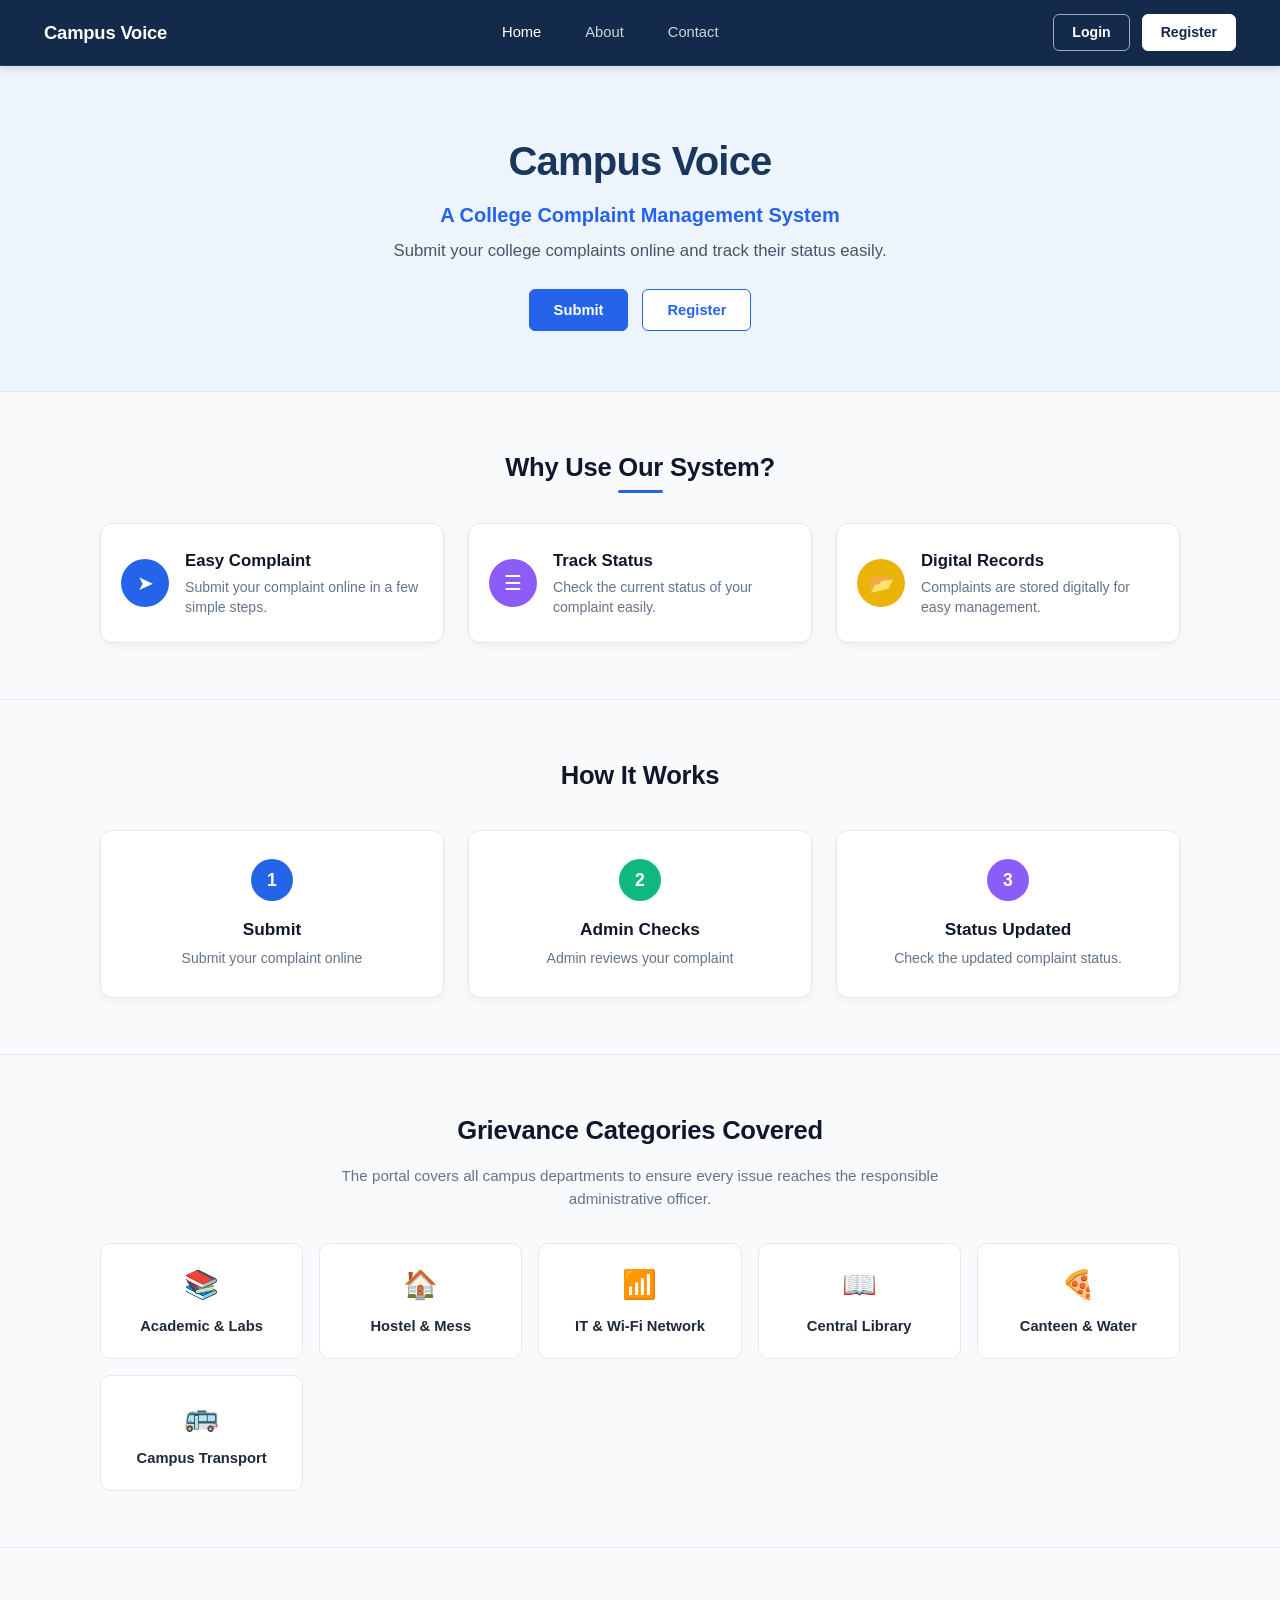
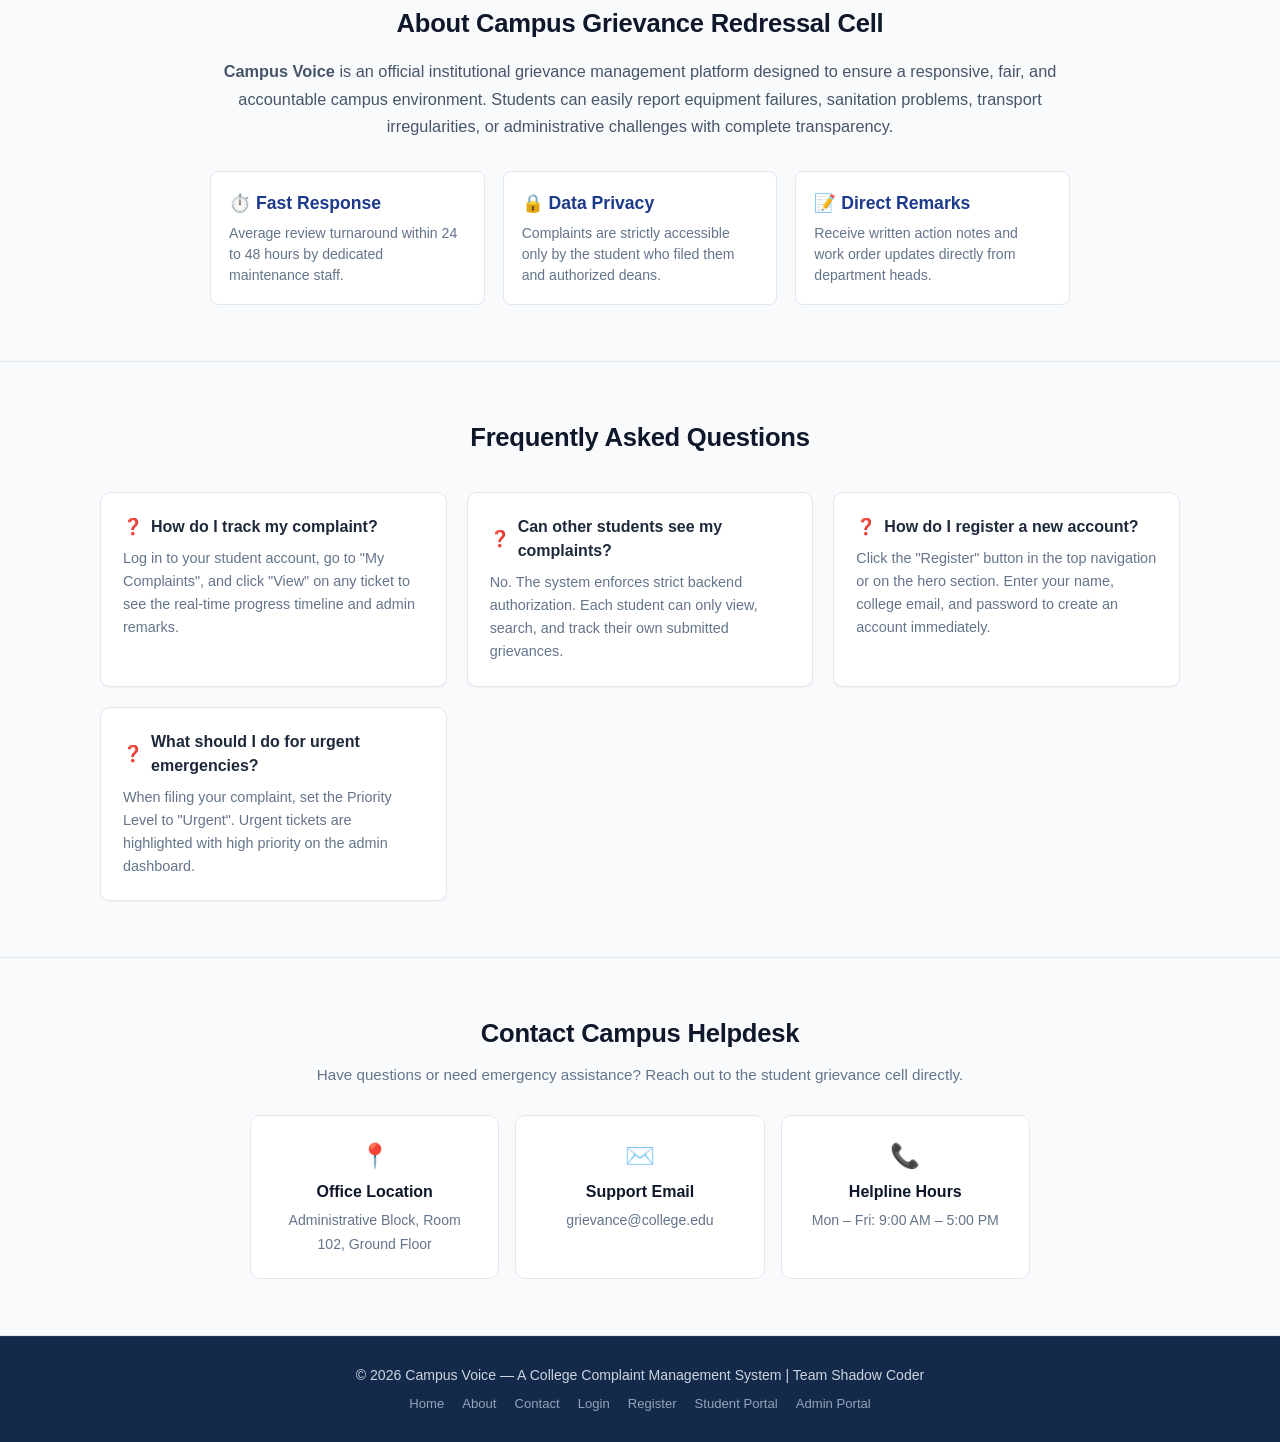
==== commit efa140eb: "Update application branding to 'Campus Voice — A College Complaint Management System' across all pag" ====
--- a/index.html
+++ b/index.html
@@ -3,7 +3,7 @@
 <head>
   <meta charset="UTF-8">
   <meta name="viewport" content="width=device-width, initial-scale=1.0">
-  <title>College Complaint System</title>
+  <title>Campus Voice — A College Complaint Management System</title>
   <link rel="stylesheet" href="css/style.css">
 </head>
 <body>
@@ -12,7 +12,7 @@
   <nav class="landing-navbar">
     <div class="nav-container">
       <a href="index.html" class="landing-brand">
-        College Complaint System
+        Campus Voice
       </a>
 
       <div class="landing-nav-menu">
@@ -32,8 +32,11 @@
   <header class="landing-hero">
     <div class="container">
       <h1 class="landing-hero-title">
-        College Complaint Management<br>System
+        Campus Voice
       </h1>
+      <p class="landing-hero-subtitle" style="font-weight: 700; color: #2563eb; font-size: 1.25rem; margin-bottom: 8px;">
+        A College Complaint Management System
+      </p>
       <p class="landing-hero-subtitle">
         Submit your college complaints online and track their status easily.
       </p>
@@ -171,7 +174,7 @@
           About Campus Grievance Redressal Cell
         </h2>
         <p style="font-size: 1.02rem; color: #475569; line-height: 1.7; margin-bottom: 30px;">
-          The <strong>College Complaint Management System</strong> is an official institutional platform designed to ensure a responsive, fair, and accountable campus environment. Students can easily report equipment failures, sanitation problems, transport irregularities, or administrative challenges with complete transparency.
+          <strong>Campus Voice</strong> is an official institutional grievance management platform designed to ensure a responsive, fair, and accountable campus environment. Students can easily report equipment failures, sanitation problems, transport irregularities, or administrative challenges with complete transparency.
         </p>
 
         <div style="display: grid; grid-template-columns: repeat(auto-fit, minmax(220px, 1fr)); gap: 18px; text-align: left;">
@@ -262,7 +265,7 @@
   <!-- Dark Footer (Matching Screenshot) -->
   <footer class="landing-footer">
     <div class="container">
-      <p>&copy; 2026 College Complaint System | Team Shadow Coder</p>
+      <p>&copy; 2026 Campus Voice — A College Complaint Management System | Team Shadow Coder</p>
       <div class="landing-footer-links">
         <a href="index.html">Home</a>
         <a href="#about">About</a>
